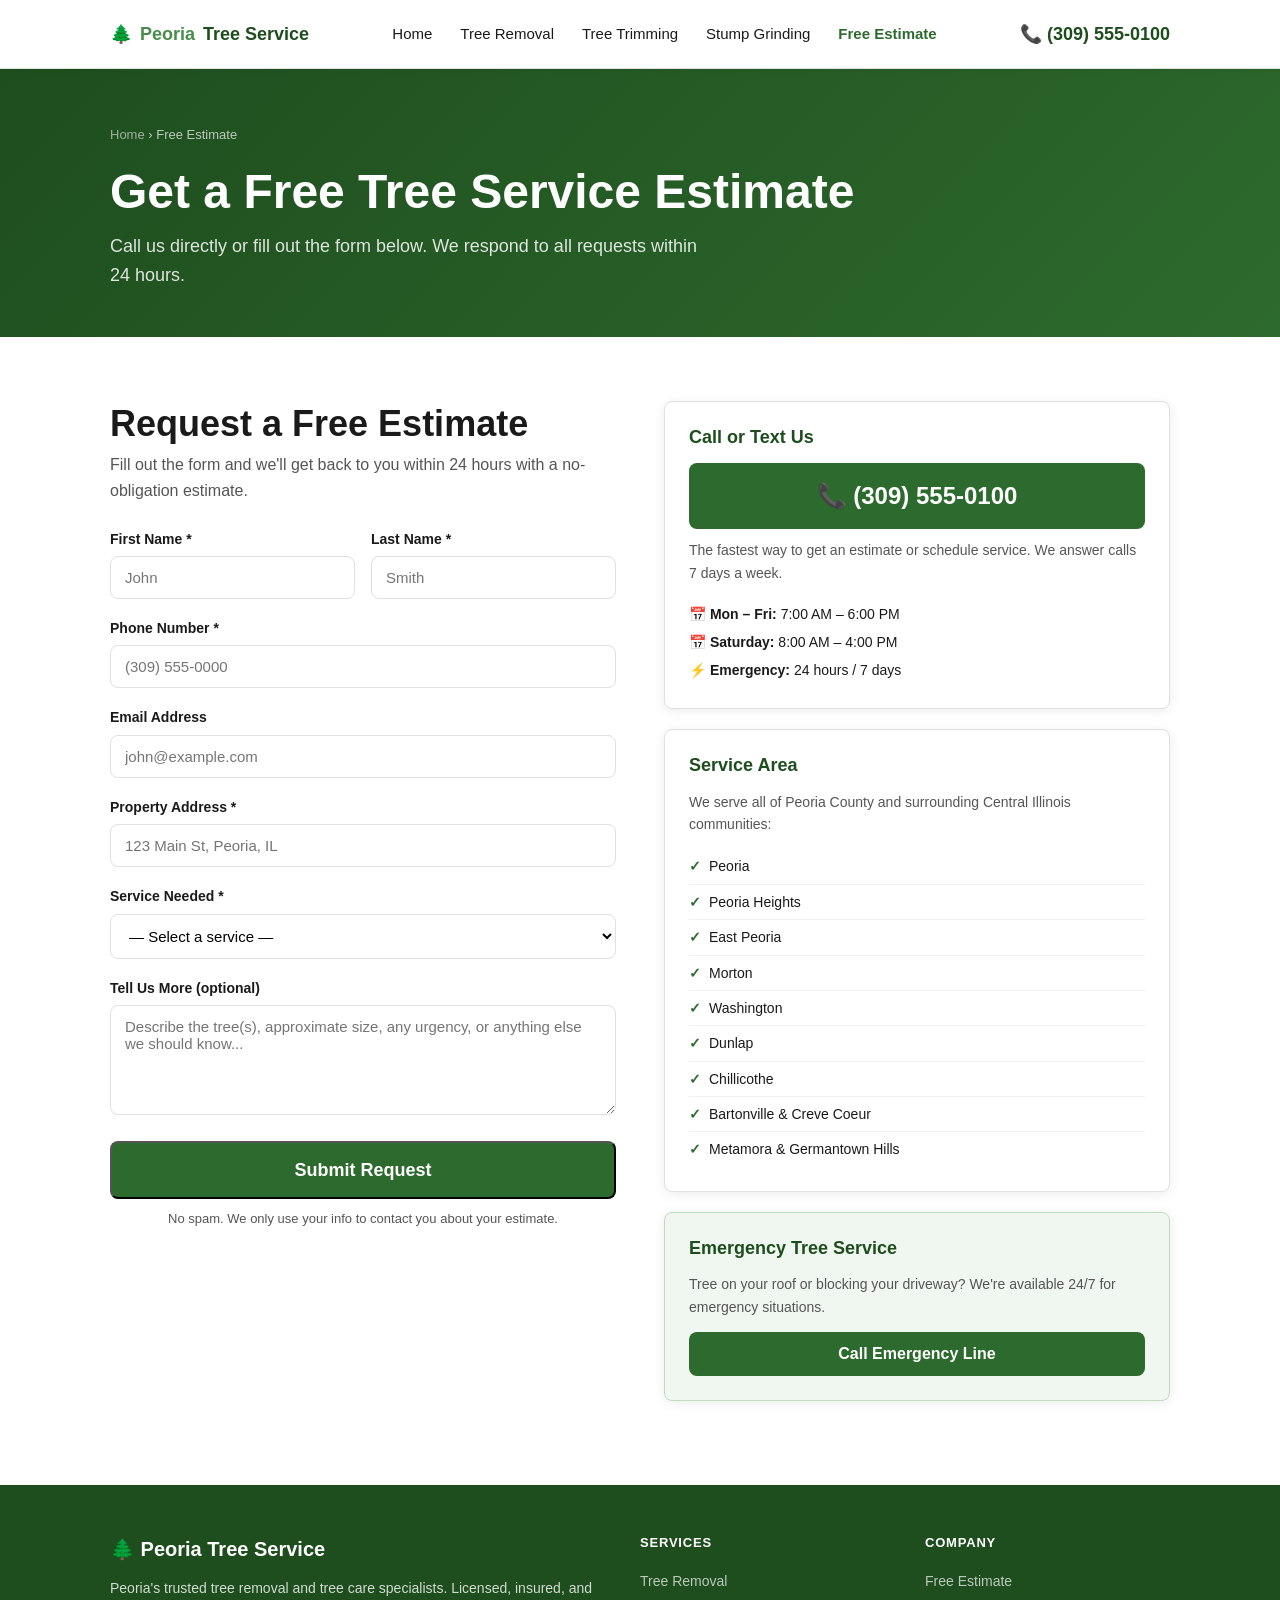
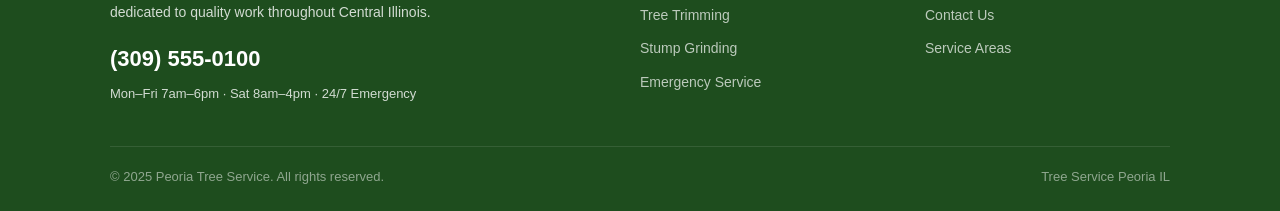
==== contact.html @ 03047770 "initial site build" ====
<!DOCTYPE html>
<html lang="en">
<head>
  <meta charset="UTF-8">
  <meta name="viewport" content="width=device-width, initial-scale=1.0">
  <title>Free Tree Service Estimate in Peoria, IL | Contact Us | (309) 555-0100</title>
  <meta name="description" content="Get a free tree service estimate in Peoria, IL. Call (309) 555-0100 or fill out our form. Fast response, no obligation. Tree removal, trimming & stump grinding.">
  <meta name="robots" content="index, follow">
  <link rel="canonical" href="https://www.peoriatreeservice.com/contact.html">
  <link rel="stylesheet" href="css/style.css">
</head>
<body>

<nav class="site-nav">
  <div class="container">
    <div class="nav-inner">
      <a href="/" class="nav-logo">🌲 <span>Peoria</span> Tree Service</a>
      <ul class="nav-links">
        <li><a href="/">Home</a></li>
        <li><a href="tree-removal.html">Tree Removal</a></li>
        <li><a href="tree-trimming.html">Tree Trimming</a></li>
        <li><a href="stump-grinding.html">Stump Grinding</a></li>
        <li><a href="contact.html" class="active">Free Estimate</a></li>
      </ul>
      <a href="tel:+13095550100" class="nav-phone nav-cta">📞 (309) 555-0100</a>
      <button class="hamburger" id="hamburger" aria-label="Open menu" aria-expanded="false">
        <span></span><span></span><span></span>
      </button>
    </div>
  </div>
  <div class="mobile-menu" id="mobileMenu">
    <a href="/">Home</a>
    <a href="tree-removal.html">Tree Removal</a>
    <a href="tree-trimming.html">Tree Trimming</a>
    <a href="stump-grinding.html">Stump Grinding</a>
    <a href="contact.html">Free Estimate</a>
    <a href="tel:+13095550100" style="color: var(--green); font-weight: 700;">📞 (309) 555-0100</a>
  </div>
</nav>

<section class="page-hero">
  <div class="container">
    <div class="breadcrumb"><a href="/">Home</a> › Free Estimate</div>
    <h1>Get a Free Tree Service Estimate</h1>
    <p>Call us directly or fill out the form below. We respond to all requests within 24 hours.</p>
  </div>
</section>

<section class="section">
  <div class="container">
    <div class="contact-grid">

      <!-- FORM -->
      <div>
        <h2 style="margin-bottom:6px;">Request a Free Estimate</h2>
        <p style="color:var(--text-muted); margin-bottom:24px;">Fill out the form and we'll get back to you within 24 hours with a no-obligation estimate.</p>

        <form id="estimateForm" name="estimate" method="POST" data-netlify="true" netlify-honeypot="bot-field" novalidate>
          <input type="hidden" name="form-name" value="estimate">
          <input name="bot-field" style="display:none" aria-hidden="true">
          <div style="display:grid; grid-template-columns:1fr 1fr; gap:16px;">
            <div class="form-group">
              <label for="firstName">First Name *</label>
              <input type="text" id="firstName" name="firstName" required placeholder="John">
            </div>
            <div class="form-group">
              <label for="lastName">Last Name *</label>
              <input type="text" id="lastName" name="lastName" required placeholder="Smith">
            </div>
          </div>
          <div class="form-group">
            <label for="phone">Phone Number *</label>
            <input type="tel" id="phone" name="phone" required placeholder="(309) 555-0000">
          </div>
          <div class="form-group">
            <label for="email">Email Address</label>
            <input type="email" id="email" name="email" placeholder="john@example.com">
          </div>
          <div class="form-group">
            <label for="address">Property Address *</label>
            <input type="text" id="address" name="address" required placeholder="123 Main St, Peoria, IL">
          </div>
          <div class="form-group">
            <label for="service">Service Needed *</label>
            <select id="service" name="service" required>
              <option value="">— Select a service —</option>
              <option value="tree-removal">Tree Removal</option>
              <option value="tree-trimming">Tree Trimming / Pruning</option>
              <option value="stump-grinding">Stump Grinding</option>
              <option value="emergency">Emergency Tree Service</option>
              <option value="land-clearing">Land Clearing</option>
              <option value="multiple">Multiple Services</option>
              <option value="other">Other / Not Sure</option>
            </select>
          </div>
          <div class="form-group">
            <label for="message">Tell Us More (optional)</label>
            <textarea id="message" name="message" placeholder="Describe the tree(s), approximate size, any urgency, or anything else we should know..."></textarea>
          </div>
          <button type="submit" class="btn btn-primary btn-lg" style="width:100%;">Submit Request</button>
          <p style="font-size:13px; color:var(--text-muted); margin-top:10px; text-align:center;">No spam. We only use your info to contact you about your estimate.</p>
        </form>

        <div id="formSuccess" style="display:none; background:var(--green-bg); border:1px solid var(--green); border-radius:8px; padding:24px; text-align:center; margin-top:16px;">
          <div style="font-size:40px; margin-bottom:8px;">✅</div>
          <h3 style="color:var(--green-dark); margin-bottom:6px;">Request Received!</h3>
          <p style="color:var(--text-muted);">We'll be in touch within 24 hours. For urgent needs, call us directly at <a href="tel:+13095550100">(309) 555-0100</a>.</p>
        </div>
      </div>

      <!-- CONTACT INFO -->
      <div>
        <div class="sidebar-card">
          <h3>Call or Text Us</h3>
          <a href="tel:+13095550100" class="big-phone-link" style="font-size:24px;">📞 (309) 555-0100</a>
          <p style="font-size:14px; color:var(--text-muted); margin-bottom:16px;">The fastest way to get an estimate or schedule service. We answer calls 7 days a week.</p>
          <div style="font-size:14px; line-height:2;">
            <div>📅 <strong>Mon – Fri:</strong> 7:00 AM – 6:00 PM</div>
            <div>📅 <strong>Saturday:</strong> 8:00 AM – 4:00 PM</div>
            <div>⚡ <strong>Emergency:</strong> 24 hours / 7 days</div>
          </div>
        </div>

        <div class="sidebar-card">
          <h3>Service Area</h3>
          <p style="font-size:14px; color:var(--text-muted); margin-bottom:14px;">We serve all of Peoria County and surrounding Central Illinois communities:</p>
          <ul class="checklist">
            <li>Peoria</li>
            <li>Peoria Heights</li>
            <li>East Peoria</li>
            <li>Morton</li>
            <li>Washington</li>
            <li>Dunlap</li>
            <li>Chillicothe</li>
            <li>Bartonville &amp; Creve Coeur</li>
            <li>Metamora &amp; Germantown Hills</li>
          </ul>
        </div>

        <div class="sidebar-card" style="background:var(--green-bg); border:1px solid #c0dbc0;">
          <h3 style="color:var(--green-dark);">Emergency Tree Service</h3>
          <p style="font-size:14px; color:var(--text-muted); margin-bottom:14px;">Tree on your roof or blocking your driveway? We're available 24/7 for emergency situations.</p>
          <a href="tel:+13095550100" class="btn btn-primary" style="width:100%; text-align:center; display:block;">Call Emergency Line</a>
        </div>
      </div>
    </div>
  </div>
</section>

<footer class="site-footer">
  <div class="container">
    <div class="footer-grid">
      <div>
        <div class="footer-brand">🌲 Peoria Tree Service</div>
        <p class="footer-desc">Peoria's trusted tree removal and tree care specialists. Licensed, insured, and dedicated to quality work throughout Central Illinois.</p>
        <a href="tel:+13095550100" class="footer-phone">(309) 555-0100</a>
        <span style="font-size:13px;">Mon–Fri 7am–6pm · Sat 8am–4pm · 24/7 Emergency</span>
      </div>
      <div>
        <div class="footer-h">Services</div>
        <ul class="footer-links">
          <li><a href="tree-removal.html">Tree Removal</a></li>
          <li><a href="tree-trimming.html">Tree Trimming</a></li>
          <li><a href="stump-grinding.html">Stump Grinding</a></li>
          <li><a href="contact.html">Emergency Service</a></li>
        </ul>
      </div>
      <div>
        <div class="footer-h">Company</div>
        <ul class="footer-links">
          <li><a href="contact.html">Free Estimate</a></li>
          <li><a href="contact.html">Contact Us</a></li>
          <li><a href="/">Service Areas</a></li>
        </ul>
      </div>
    </div>
    <div class="footer-bottom">
      <span>© 2025 Peoria Tree Service. All rights reserved.</span>
      <span>Tree Service Peoria IL</span>
    </div>
  </div>
</footer>

<script>
  const btn = document.getElementById('hamburger');
  const menu = document.getElementById('mobileMenu');
  btn.addEventListener('click', () => {
    const open = menu.classList.toggle('open');
    btn.setAttribute('aria-expanded', open);
  });

  // Netlify Forms handles submission — show success message after POST
  const params = new URLSearchParams(window.location.search);
  if (params.get('success') === 'true') {
    document.getElementById('estimateForm').style.display = 'none';
    document.getElementById('formSuccess').style.display = 'block';
  }
</script>
</body>
</html>
---- css/style.css ----
/* ============================================
   Peoria Tree Service — Main Stylesheet
   ============================================ */

:root {
  --green: #2d6a2d;
  --green-dark: #1e4d1e;
  --green-light: #4a8c4a;
  --green-bg: #f0f7f0;
  --accent: #f59e0b;
  --text: #1a1a1a;
  --text-muted: #555;
  --border: #e0e0e0;
  --white: #ffffff;
  --shadow: 0 2px 12px rgba(0,0,0,0.08);
  --radius: 8px;
}

* { box-sizing: border-box; margin: 0; padding: 0; }

html { scroll-behavior: smooth; }

body {
  font-family: -apple-system, BlinkMacSystemFont, 'Segoe UI', Roboto, sans-serif;
  color: var(--text);
  line-height: 1.6;
  font-size: 16px;
}

img { max-width: 100%; height: auto; display: block; }

a { color: var(--green); text-decoration: none; }
a:hover { text-decoration: underline; }

/* ---- UTILITY ---- */
.container { max-width: 1100px; margin: 0 auto; padding: 0 20px; }
.section { padding: 64px 0; }
.section-alt { background: var(--green-bg); }
.text-center { text-align: center; }

.btn {
  display: inline-block;
  padding: 14px 28px;
  border-radius: var(--radius);
  font-weight: 700;
  font-size: 16px;
  cursor: pointer;
  transition: transform 0.15s, box-shadow 0.15s;
  text-decoration: none;
  line-height: 1;
}
.btn:hover { transform: translateY(-2px); box-shadow: 0 4px 16px rgba(0,0,0,0.15); text-decoration: none; }
.btn-primary { background: var(--green); color: white; }
.btn-accent { background: var(--accent); color: white; }
.btn-outline { background: transparent; color: var(--green); border: 2px solid var(--green); }
.btn-lg { padding: 18px 36px; font-size: 18px; }

h1, h2, h3, h4 { line-height: 1.25; font-weight: 700; }
h1 { font-size: clamp(28px, 5vw, 48px); }
h2 { font-size: clamp(24px, 4vw, 36px); margin-bottom: 12px; }
h3 { font-size: 20px; margin-bottom: 8px; }

.section-label {
  display: inline-block;
  background: var(--green-bg);
  color: var(--green);
  font-size: 12px;
  font-weight: 700;
  letter-spacing: 1px;
  text-transform: uppercase;
  padding: 4px 12px;
  border-radius: 20px;
  margin-bottom: 12px;
}

/* ---- NAV ---- */
.site-nav {
  background: var(--white);
  border-bottom: 1px solid var(--border);
  position: sticky;
  top: 0;
  z-index: 100;
  box-shadow: 0 1px 4px rgba(0,0,0,0.06);
}
.nav-inner {
  display: flex;
  align-items: center;
  justify-content: space-between;
  height: 68px;
  gap: 20px;
}
.nav-logo {
  font-size: 18px;
  font-weight: 800;
  color: var(--green-dark);
  text-decoration: none;
  display: flex;
  align-items: center;
  gap: 8px;
  flex-shrink: 0;
}
.nav-logo span { color: var(--green-light); }
.nav-links { display: flex; gap: 28px; list-style: none; align-items: center; }
.nav-links a { font-size: 15px; font-weight: 500; color: var(--text); }
.nav-links a:hover { color: var(--green); text-decoration: none; }
.nav-links a.active { color: var(--green); font-weight: 700; }
.nav-cta { flex-shrink: 0; }
.nav-phone {
  font-weight: 800;
  font-size: 18px;
  color: var(--green-dark);
  text-decoration: none;
}
.nav-phone:hover { text-decoration: none; color: var(--green-light); }

.hamburger {
  display: none;
  background: none;
  border: none;
  cursor: pointer;
  padding: 4px;
  flex-direction: column;
  gap: 5px;
}
.hamburger span {
  display: block;
  width: 24px;
  height: 2px;
  background: var(--text);
  transition: all 0.2s;
}
.mobile-menu {
  display: none;
  background: white;
  border-top: 1px solid var(--border);
  padding: 16px 20px;
}
.mobile-menu.open { display: block; }
.mobile-menu a {
  display: block;
  padding: 10px 0;
  font-size: 16px;
  font-weight: 500;
  border-bottom: 1px solid #f0f0f0;
  color: var(--text);
}
.mobile-menu a:last-child { border-bottom: none; }

/* ---- HERO ---- */
.hero {
  background: linear-gradient(135deg, var(--green-dark) 0%, var(--green) 60%, var(--green-light) 100%);
  color: white;
  padding: 80px 0 72px;
  position: relative;
  overflow: hidden;
}
.hero::before {
  content: '';
  position: absolute;
  inset: 0;
  background: url("data:image/svg+xml,%3Csvg width='60' height='60' viewBox='0 0 60 60' xmlns='http://www.w3.org/2000/svg'%3E%3Cg fill='none' fill-rule='evenodd'%3E%3Cg fill='%23ffffff' fill-opacity='0.03'%3E%3Cpath d='M36 34v-4h-2v4h-4v2h4v4h2v-4h4v-2h-4zm0-30V0h-2v4h-4v2h4v4h2V6h4V4h-4zM6 34v-4H4v4H0v2h4v4h2v-4h4v-2H6zM6 4V0H4v4H0v2h4v4h2V6h4V4H6z'/%3E%3C/g%3E%3C/g%3E%3C/svg%3E");
}
.hero-inner {
  position: relative;
  display: grid;
  grid-template-columns: 1fr auto;
  gap: 48px;
  align-items: center;
}
.hero-badge {
  display: inline-flex;
  align-items: center;
  gap: 6px;
  background: rgba(255,255,255,0.15);
  border: 1px solid rgba(255,255,255,0.25);
  color: white;
  font-size: 13px;
  font-weight: 600;
  padding: 5px 14px;
  border-radius: 20px;
  margin-bottom: 16px;
}
.hero h1 { color: white; margin-bottom: 16px; }
.hero-sub {
  font-size: 18px;
  opacity: 0.9;
  margin-bottom: 28px;
  max-width: 520px;
}
.hero-actions { display: flex; gap: 12px; flex-wrap: wrap; align-items: center; }
.hero-trust {
  display: flex;
  gap: 20px;
  margin-top: 28px;
  flex-wrap: wrap;
}
.trust-item {
  display: flex;
  align-items: center;
  gap: 6px;
  font-size: 14px;
  opacity: 0.85;
}
.trust-item svg { flex-shrink: 0; }

.hero-card {
  background: white;
  border-radius: 12px;
  padding: 28px 24px;
  box-shadow: 0 8px 32px rgba(0,0,0,0.2);
  min-width: 240px;
  text-align: center;
  color: var(--text);
  flex-shrink: 0;
}
.hero-card .card-icon { font-size: 36px; margin-bottom: 8px; }
.hero-card h3 { font-size: 15px; color: var(--text-muted); font-weight: 600; margin-bottom: 4px; }
.hero-card .big-phone {
  font-size: 22px;
  font-weight: 800;
  color: var(--green-dark);
  text-decoration: none;
  display: block;
  margin-bottom: 12px;
}
.hero-card .card-note { font-size: 12px; color: var(--text-muted); }

/* ---- SERVICES GRID ---- */
.services-grid { display: grid; grid-template-columns: repeat(3, 1fr); gap: 24px; margin-top: 40px; }
.service-card {
  background: white;
  border-radius: var(--radius);
  padding: 28px 24px;
  box-shadow: var(--shadow);
  border: 1px solid var(--border);
  transition: transform 0.15s, box-shadow 0.15s;
  text-decoration: none;
  color: var(--text);
  display: block;
}
.service-card:hover { transform: translateY(-3px); box-shadow: 0 6px 24px rgba(0,0,0,0.12); text-decoration: none; color: var(--text); }
.service-icon { font-size: 40px; margin-bottom: 14px; }
.service-card h3 { color: var(--green-dark); margin-bottom: 8px; }
.service-card p { font-size: 14px; color: var(--text-muted); margin-bottom: 14px; }
.service-link { font-size: 14px; font-weight: 700; color: var(--green); }

/* ---- WHY US ---- */
.why-grid { display: grid; grid-template-columns: repeat(2, 1fr); gap: 24px; margin-top: 40px; }
.why-item { display: flex; gap: 16px; align-items: flex-start; }
.why-icon {
  background: var(--green-bg);
  color: var(--green);
  width: 48px; height: 48px;
  border-radius: 50%;
  display: flex; align-items: center; justify-content: center;
  font-size: 22px;
  flex-shrink: 0;
}
.why-item h3 { font-size: 16px; margin-bottom: 4px; }
.why-item p { font-size: 14px; color: var(--text-muted); }

/* ---- REVIEWS ---- */
.reviews-grid { display: grid; grid-template-columns: repeat(3, 1fr); gap: 20px; margin-top: 40px; }
.review-card {
  background: white;
  border-radius: var(--radius);
  padding: 22px;
  box-shadow: var(--shadow);
  border: 1px solid var(--border);
}
.stars { color: #f59e0b; font-size: 18px; margin-bottom: 10px; letter-spacing: 2px; }
.review-text { font-size: 14px; color: var(--text-muted); margin-bottom: 14px; font-style: italic; }
.reviewer { font-size: 13px; font-weight: 700; }
.reviewer-loc { font-size: 12px; color: var(--text-muted); }

/* ---- SERVICE AREAS ---- */
.areas-list {
  display: flex;
  flex-wrap: wrap;
  gap: 10px;
  margin-top: 24px;
  justify-content: center;
}
.area-tag {
  background: white;
  border: 1px solid var(--border);
  border-radius: 20px;
  padding: 6px 16px;
  font-size: 14px;
  font-weight: 500;
}

/* ---- CTA BAND ---- */
.cta-band {
  background: linear-gradient(135deg, var(--green-dark), var(--green));
  color: white;
  padding: 56px 0;
  text-align: center;
}
.cta-band h2 { color: white; margin-bottom: 10px; }
.cta-band p { opacity: 0.85; font-size: 18px; margin-bottom: 28px; }
.cta-actions { display: flex; gap: 16px; justify-content: center; flex-wrap: wrap; }
.btn-white { background: white; color: var(--green-dark); }
.btn-white:hover { background: #f9f9f9; }

/* ---- FOOTER ---- */
.site-footer {
  background: var(--green-dark);
  color: rgba(255,255,255,0.8);
  padding: 48px 0 24px;
}
.footer-grid { display: grid; grid-template-columns: 2fr 1fr 1fr; gap: 40px; margin-bottom: 40px; }
.footer-brand { font-size: 20px; font-weight: 800; color: white; margin-bottom: 12px; }
.footer-desc { font-size: 14px; line-height: 1.7; margin-bottom: 16px; }
.footer-phone { font-size: 22px; font-weight: 800; color: white; text-decoration: none; display: block; margin-bottom: 4px; }
.footer-phone:hover { color: var(--accent); text-decoration: none; }
.footer-h { font-size: 13px; font-weight: 700; text-transform: uppercase; letter-spacing: 0.8px; color: white; margin-bottom: 14px; }
.footer-links { list-style: none; }
.footer-links li { margin-bottom: 8px; }
.footer-links a { font-size: 14px; color: rgba(255,255,255,0.7); }
.footer-links a:hover { color: white; text-decoration: none; }
.footer-bottom {
  border-top: 1px solid rgba(255,255,255,0.1);
  padding-top: 20px;
  display: flex;
  justify-content: space-between;
  font-size: 13px;
  color: rgba(255,255,255,0.5);
  flex-wrap: wrap;
  gap: 8px;
}

/* ---- PAGE HERO (inner pages) ---- */
.page-hero {
  background: linear-gradient(135deg, var(--green-dark), var(--green));
  color: white;
  padding: 56px 0 48px;
}
.page-hero h1 { color: white; margin-bottom: 10px; }
.page-hero p { opacity: 0.85; font-size: 18px; max-width: 600px; }
.breadcrumb { font-size: 13px; margin-bottom: 16px; opacity: 0.7; }
.breadcrumb a { color: rgba(255,255,255,0.8); }
.breadcrumb a:hover { color: white; text-decoration: none; }

/* ---- CONTENT PAGE ---- */
.content-grid { display: grid; grid-template-columns: 1fr 340px; gap: 48px; align-items: start; }
.content-body h2 { margin: 32px 0 12px; color: var(--green-dark); }
.content-body h3 { margin: 24px 0 8px; }
.content-body p { margin-bottom: 16px; color: var(--text-muted); }
.content-body ul { margin: 0 0 16px 20px; }
.content-body ul li { margin-bottom: 6px; color: var(--text-muted); font-size: 15px; }

.sidebar-card {
  background: white;
  border-radius: var(--radius);
  padding: 24px;
  box-shadow: var(--shadow);
  border: 1px solid var(--border);
  margin-bottom: 20px;
  position: sticky;
  top: 88px;
}
.sidebar-card h3 { color: var(--green-dark); margin-bottom: 14px; font-size: 18px; }
.sidebar-card .big-phone-link {
  display: block;
  background: var(--green);
  color: white;
  text-align: center;
  padding: 14px;
  border-radius: var(--radius);
  font-size: 20px;
  font-weight: 800;
  text-decoration: none;
  margin-bottom: 10px;
}
.sidebar-card .big-phone-link:hover { background: var(--green-dark); text-decoration: none; }
.sidebar-card .sidebar-note { font-size: 13px; color: var(--text-muted); text-align: center; margin-bottom: 16px; }
.checklist { list-style: none; }
.checklist li { padding: 6px 0; font-size: 14px; display: flex; gap: 8px; align-items: flex-start; border-bottom: 1px solid #f0f0f0; }
.checklist li:last-child { border-bottom: none; }
.checklist li::before { content: '✓'; color: var(--green); font-weight: 700; flex-shrink: 0; }

.price-table { width: 100%; border-collapse: collapse; margin: 20px 0; font-size: 14px; }
.price-table th { background: var(--green-bg); padding: 10px 14px; text-align: left; font-size: 12px; text-transform: uppercase; letter-spacing: 0.5px; color: var(--green-dark); }
.price-table td { padding: 10px 14px; border-bottom: 1px solid var(--border); color: var(--text-muted); }
.price-table tr:last-child td { border-bottom: none; }

/* ---- CONTACT FORM ---- */
.contact-grid { display: grid; grid-template-columns: 1fr 1fr; gap: 48px; align-items: start; }
.form-group { margin-bottom: 18px; }
.form-group label { display: block; font-size: 14px; font-weight: 600; margin-bottom: 6px; }
.form-group input,
.form-group select,
.form-group textarea {
  width: 100%;
  padding: 12px 14px;
  border: 1px solid var(--border);
  border-radius: var(--radius);
  font-size: 15px;
  font-family: inherit;
  transition: border-color 0.15s;
  background: white;
}
.form-group input:focus,
.form-group select:focus,
.form-group textarea:focus {
  outline: none;
  border-color: var(--green);
  box-shadow: 0 0 0 3px rgba(45,106,45,0.1);
}
.form-group textarea { resize: vertical; min-height: 110px; }

/* ---- RESPONSIVE ---- */
@media (max-width: 768px) {
  .nav-links, .nav-cta { display: none; }
  .hamburger { display: flex; }
  .hero-inner { grid-template-columns: 1fr; }
  .hero-card { display: none; }
  .services-grid { grid-template-columns: 1fr; }
  .why-grid { grid-template-columns: 1fr; }
  .reviews-grid { grid-template-columns: 1fr; }
  .footer-grid { grid-template-columns: 1fr; gap: 24px; }
  .content-grid { grid-template-columns: 1fr; }
  .contact-grid { grid-template-columns: 1fr; }
  .sidebar-card { position: static; }
  .section { padding: 48px 0; }
  .hero { padding: 56px 0; }
}

@media (max-width: 480px) {
  .hero-actions { flex-direction: column; }
  .btn-lg { width: 100%; text-align: center; }
  .cta-actions { flex-direction: column; align-items: center; }
}
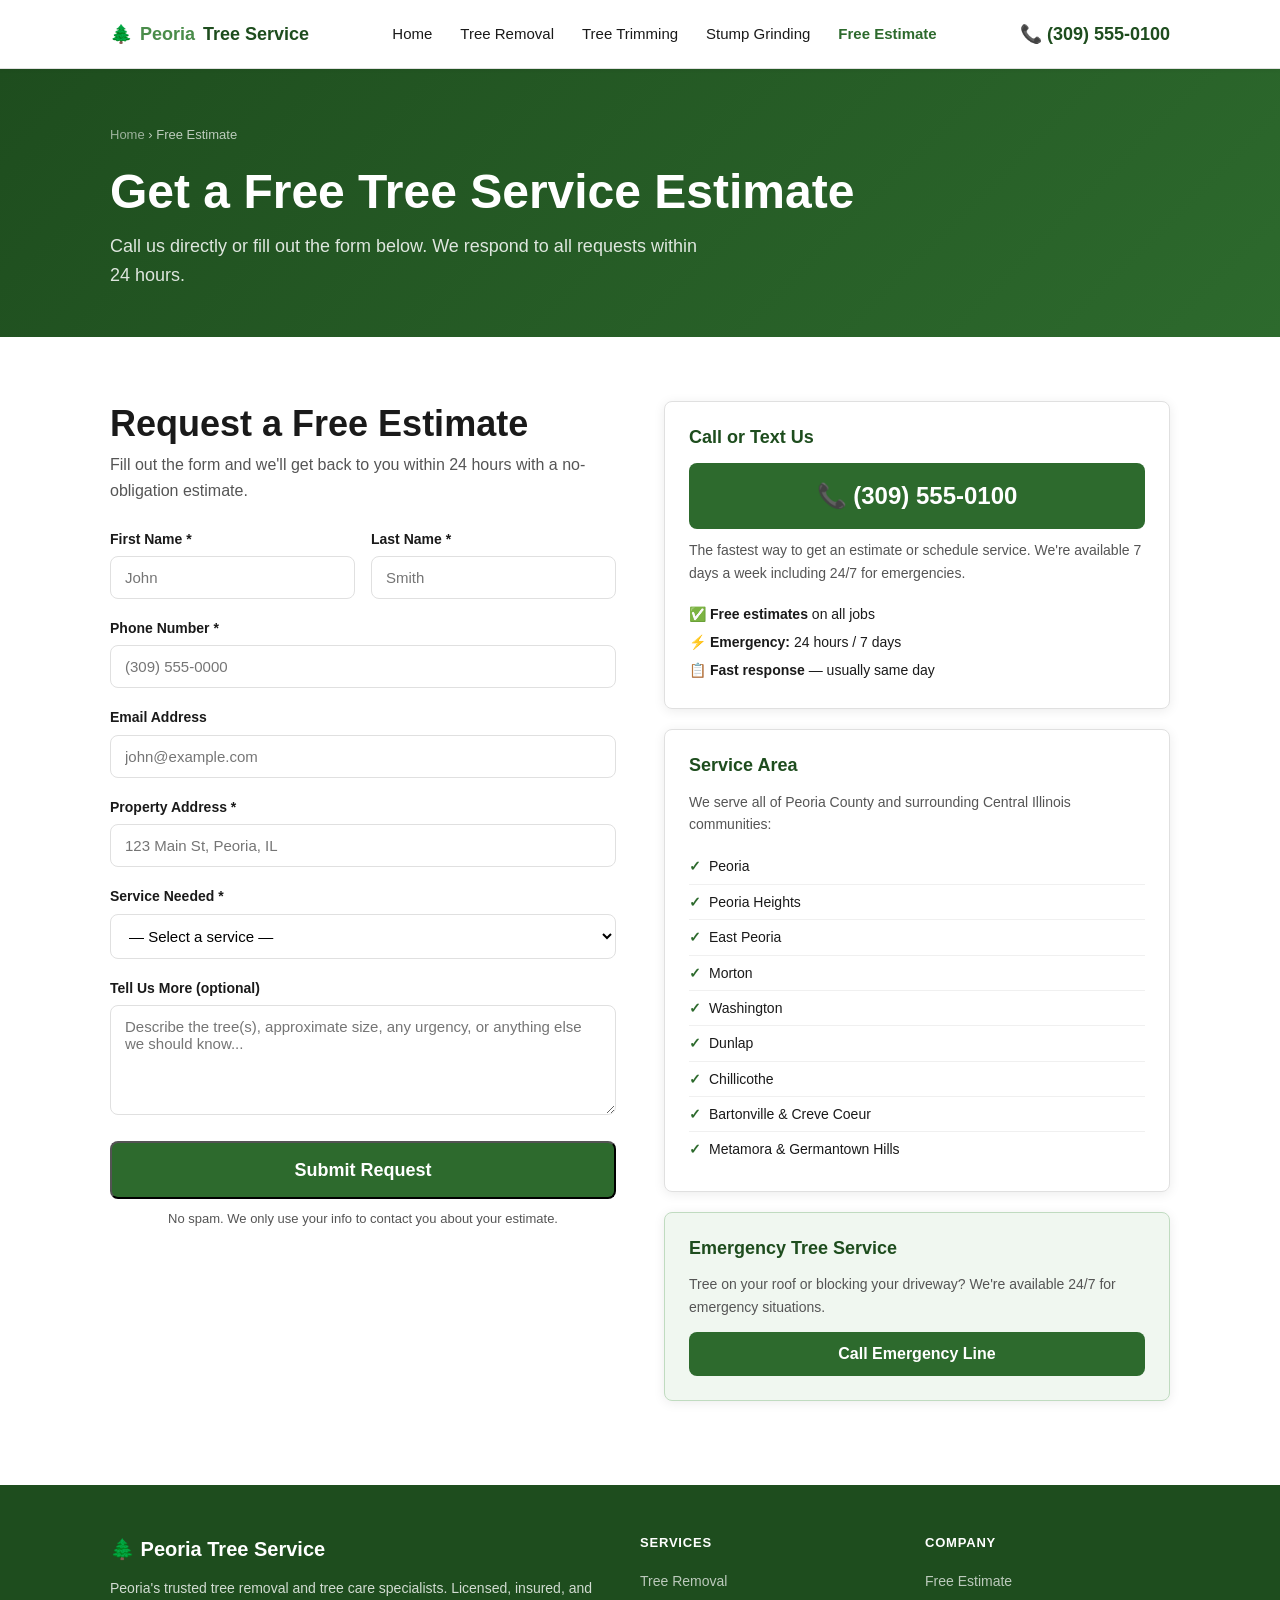
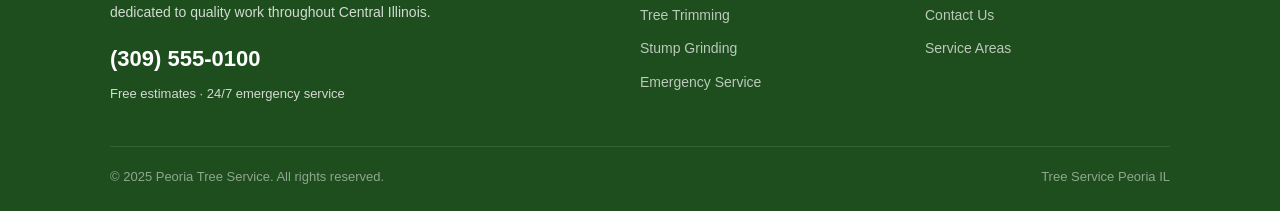
==== commit 21e0c7ba: "remove hours and operator-specific claims" ====
--- a/contact.html
+++ b/contact.html
@@ -113,11 +113,11 @@
         <div class="sidebar-card">
           <h3>Call or Text Us</h3>
           <a href="tel:+13095550100" class="big-phone-link" style="font-size:24px;">📞 (309) 555-0100</a>
-          <p style="font-size:14px; color:var(--text-muted); margin-bottom:16px;">The fastest way to get an estimate or schedule service. We answer calls 7 days a week.</p>
+          <p style="font-size:14px; color:var(--text-muted); margin-bottom:16px;">The fastest way to get an estimate or schedule service. We're available 7 days a week including 24/7 for emergencies.</p>
           <div style="font-size:14px; line-height:2;">
-            <div>📅 <strong>Mon – Fri:</strong> 7:00 AM – 6:00 PM</div>
-            <div>📅 <strong>Saturday:</strong> 8:00 AM – 4:00 PM</div>
+            <div>✅ <strong>Free estimates</strong> on all jobs</div>
             <div>⚡ <strong>Emergency:</strong> 24 hours / 7 days</div>
+            <div>📋 <strong>Fast response</strong> — usually same day</div>
           </div>
         </div>
 
@@ -154,7 +154,7 @@
         <div class="footer-brand">🌲 Peoria Tree Service</div>
         <p class="footer-desc">Peoria's trusted tree removal and tree care specialists. Licensed, insured, and dedicated to quality work throughout Central Illinois.</p>
         <a href="tel:+13095550100" class="footer-phone">(309) 555-0100</a>
-        <span style="font-size:13px;">Mon–Fri 7am–6pm · Sat 8am–4pm · 24/7 Emergency</span>
+        <span style="font-size:13px;">Free estimates · 24/7 emergency service</span>
       </div>
       <div>
         <div class="footer-h">Services</div>
--- a/css/style.css
+++ b/css/style.css
@@ -148,17 +148,13 @@
 
 /* ---- HERO ---- */
 .hero {
-  background: linear-gradient(135deg, var(--green-dark) 0%, var(--green) 60%, var(--green-light) 100%);
+  background:
+    linear-gradient(135deg, rgba(20,50,20,0.82) 0%, rgba(30,77,30,0.75) 50%, rgba(45,106,45,0.70) 100%),
+    url('https://images.unsplash.com/photo-1542621334-a254cf47733d?w=1400&q=80') center center / cover no-repeat;
   color: white;
   padding: 80px 0 72px;
   position: relative;
   overflow: hidden;
-}
-.hero::before {
-  content: '';
-  position: absolute;
-  inset: 0;
-  background: url("data:image/svg+xml,%3Csvg width='60' height='60' viewBox='0 0 60 60' xmlns='http://www.w3.org/2000/svg'%3E%3Cg fill='none' fill-rule='evenodd'%3E%3Cg fill='%23ffffff' fill-opacity='0.03'%3E%3Cpath d='M36 34v-4h-2v4h-4v2h4v4h2v-4h4v-2h-4zm0-30V0h-2v4h-4v2h4v4h2V6h4V4h-4zM6 34v-4H4v4H0v2h4v4h2v-4h4v-2H6zM6 4V0H4v4H0v2h4v4h2V6h4V4H6z'/%3E%3C/g%3E%3C/g%3E%3C/svg%3E");
 }
 .hero-inner {
   position: relative;
@@ -421,6 +417,8 @@
   .reviews-grid { grid-template-columns: 1fr; }
   .footer-grid { grid-template-columns: 1fr; gap: 24px; }
   .content-grid { grid-template-columns: 1fr; }
+  .about-grid { grid-template-columns: 1fr !important; }
+  .stats-grid { grid-template-columns: 1fr 1fr !important; }
   .contact-grid { grid-template-columns: 1fr; }
   .sidebar-card { position: static; }
   .section { padding: 48px 0; }
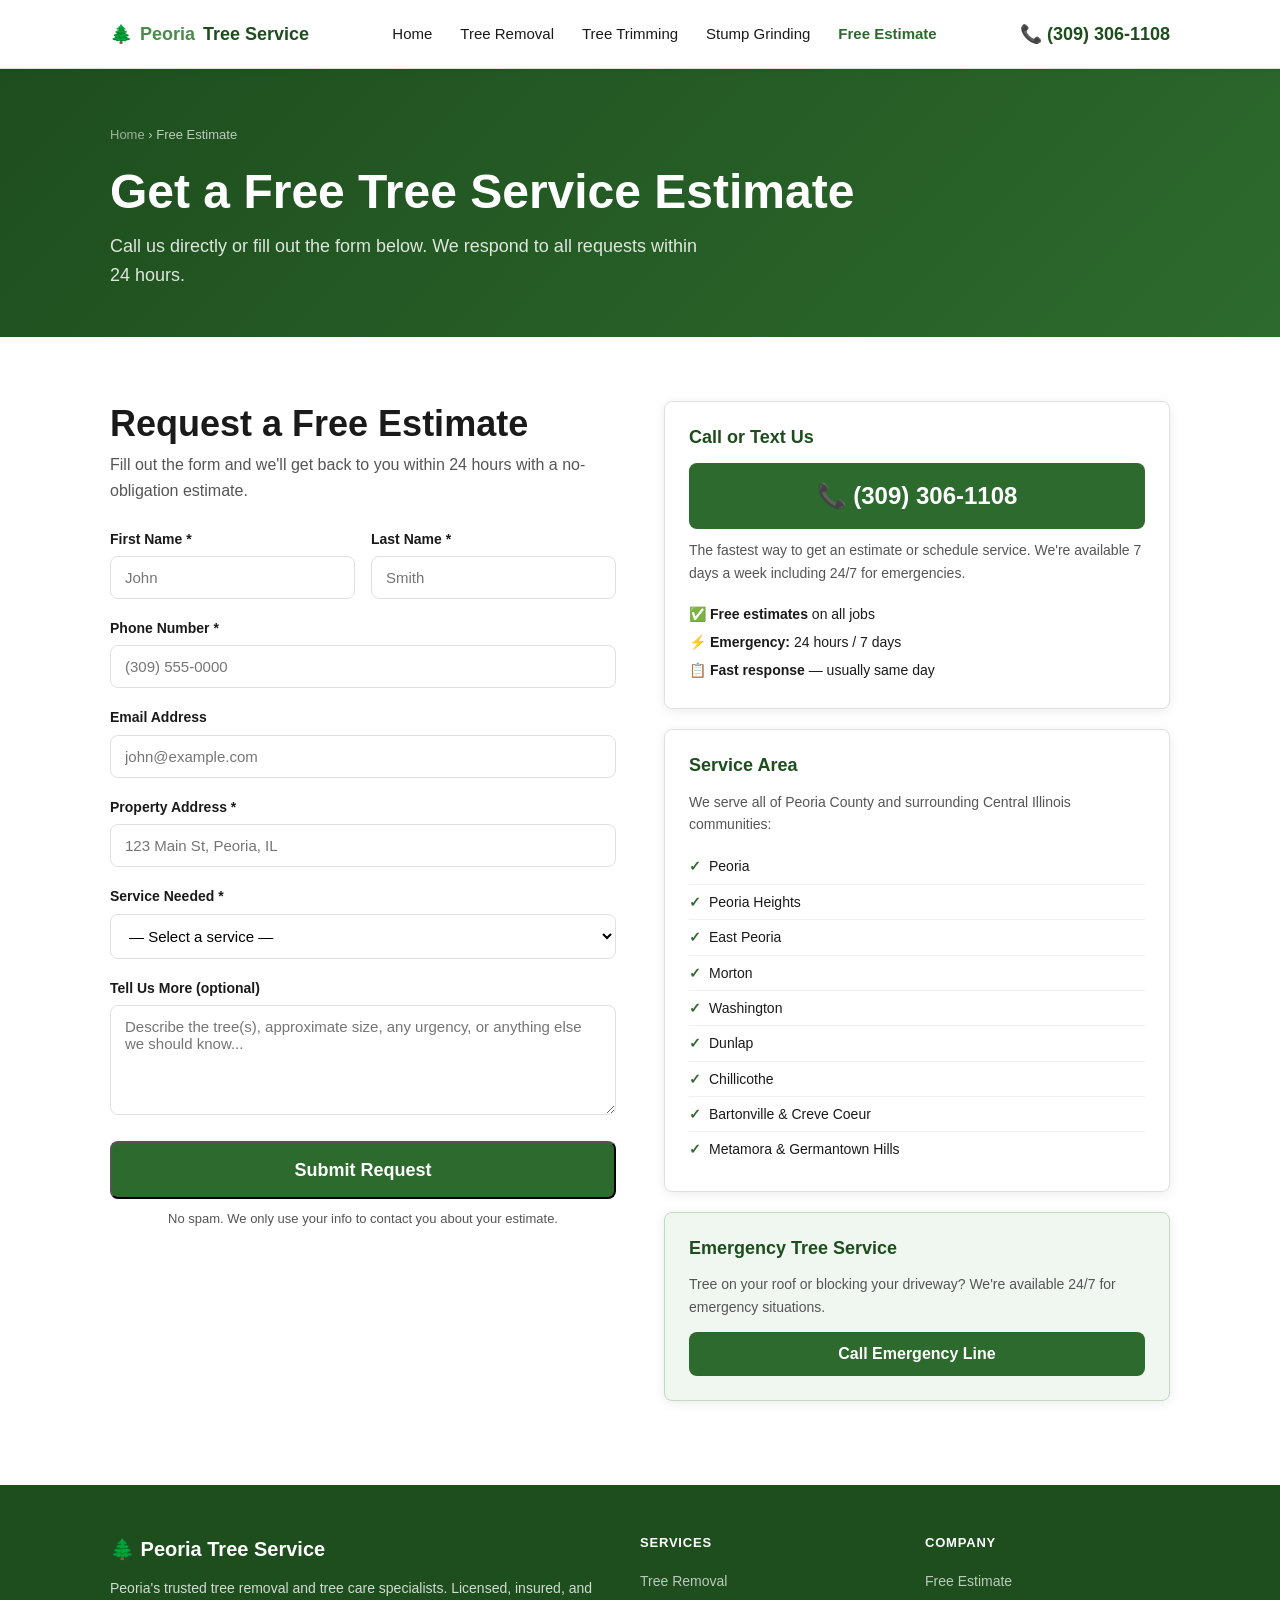
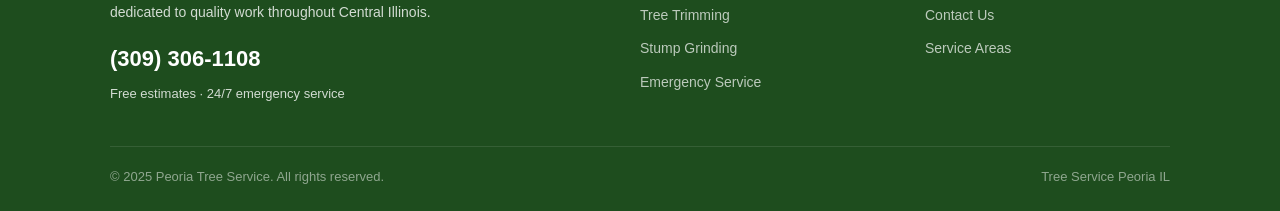
==== commit 88be7ef9: "update phone number to (309) 306-1108" ====
--- a/contact.html
+++ b/contact.html
@@ -3,10 +3,10 @@
 <head>
   <meta charset="UTF-8">
   <meta name="viewport" content="width=device-width, initial-scale=1.0">
-  <title>Free Tree Service Estimate in Peoria, IL | Contact Us | (309) 555-0100</title>
-  <meta name="description" content="Get a free tree service estimate in Peoria, IL. Call (309) 555-0100 or fill out our form. Fast response, no obligation. Tree removal, trimming & stump grinding.">
+  <title>Free Tree Service Estimate in Peoria, IL | Contact Us | (309) 306-1108</title>
+  <meta name="description" content="Get a free tree service estimate in Peoria, IL. Call (309) 306-1108 or fill out our form. Fast response, no obligation. Tree removal, trimming & stump grinding.">
   <meta name="robots" content="index, follow">
-  <link rel="canonical" href="https://www.peoriatreeservice.com/contact.html">
+  <link rel="canonical" href="https://www.peoriatreeservicespros.com/contact.html">
   <link rel="stylesheet" href="css/style.css">
 </head>
 <body>
@@ -22,7 +22,7 @@
         <li><a href="stump-grinding.html">Stump Grinding</a></li>
         <li><a href="contact.html" class="active">Free Estimate</a></li>
       </ul>
-      <a href="tel:+13095550100" class="nav-phone nav-cta">📞 (309) 555-0100</a>
+      <a href="tel:+13093061108" class="nav-phone nav-cta">📞 (309) 306-1108</a>
       <button class="hamburger" id="hamburger" aria-label="Open menu" aria-expanded="false">
         <span></span><span></span><span></span>
       </button>
@@ -34,7 +34,7 @@
     <a href="tree-trimming.html">Tree Trimming</a>
     <a href="stump-grinding.html">Stump Grinding</a>
     <a href="contact.html">Free Estimate</a>
-    <a href="tel:+13095550100" style="color: var(--green); font-weight: 700;">📞 (309) 555-0100</a>
+    <a href="tel:+13093061108" style="color: var(--green); font-weight: 700;">📞 (309) 306-1108</a>
   </div>
 </nav>
 
@@ -55,9 +55,11 @@
         <h2 style="margin-bottom:6px;">Request a Free Estimate</h2>
         <p style="color:var(--text-muted); margin-bottom:24px;">Fill out the form and we'll get back to you within 24 hours with a no-obligation estimate.</p>
 
-        <form id="estimateForm" name="estimate" method="POST" data-netlify="true" netlify-honeypot="bot-field" novalidate>
-          <input type="hidden" name="form-name" value="estimate">
-          <input name="bot-field" style="display:none" aria-hidden="true">
+        <form id="estimateForm" action="https://api.web3forms.com/submit" method="POST" novalidate>
+          <input type="hidden" name="access_key" value="577ed68b-9182-420a-8c75-c1cfd213e0cb">
+          <input type="hidden" name="subject" value="New Estimate Request — Peoria Tree Service">
+          <input type="hidden" name="redirect" value="https://peoriatreeservicespros.com/contact.html?success=true">
+          <input type="checkbox" name="botcheck" style="display:none" aria-hidden="true">
           <div style="display:grid; grid-template-columns:1fr 1fr; gap:16px;">
             <div class="form-group">
               <label for="firstName">First Name *</label>
@@ -104,7 +106,7 @@
         <div id="formSuccess" style="display:none; background:var(--green-bg); border:1px solid var(--green); border-radius:8px; padding:24px; text-align:center; margin-top:16px;">
           <div style="font-size:40px; margin-bottom:8px;">✅</div>
           <h3 style="color:var(--green-dark); margin-bottom:6px;">Request Received!</h3>
-          <p style="color:var(--text-muted);">We'll be in touch within 24 hours. For urgent needs, call us directly at <a href="tel:+13095550100">(309) 555-0100</a>.</p>
+          <p style="color:var(--text-muted);">We'll be in touch within 24 hours. For urgent needs, call us directly at <a href="tel:+13093061108">(309) 306-1108</a>.</p>
         </div>
       </div>
 
@@ -112,7 +114,7 @@
       <div>
         <div class="sidebar-card">
           <h3>Call or Text Us</h3>
-          <a href="tel:+13095550100" class="big-phone-link" style="font-size:24px;">📞 (309) 555-0100</a>
+          <a href="tel:+13093061108" class="big-phone-link" style="font-size:24px;">📞 (309) 306-1108</a>
           <p style="font-size:14px; color:var(--text-muted); margin-bottom:16px;">The fastest way to get an estimate or schedule service. We're available 7 days a week including 24/7 for emergencies.</p>
           <div style="font-size:14px; line-height:2;">
             <div>✅ <strong>Free estimates</strong> on all jobs</div>
@@ -140,7 +142,7 @@
         <div class="sidebar-card" style="background:var(--green-bg); border:1px solid #c0dbc0;">
           <h3 style="color:var(--green-dark);">Emergency Tree Service</h3>
           <p style="font-size:14px; color:var(--text-muted); margin-bottom:14px;">Tree on your roof or blocking your driveway? We're available 24/7 for emergency situations.</p>
-          <a href="tel:+13095550100" class="btn btn-primary" style="width:100%; text-align:center; display:block;">Call Emergency Line</a>
+          <a href="tel:+13093061108" class="btn btn-primary" style="width:100%; text-align:center; display:block;">Call Emergency Line</a>
         </div>
       </div>
     </div>
@@ -153,7 +155,7 @@
       <div>
         <div class="footer-brand">🌲 Peoria Tree Service</div>
         <p class="footer-desc">Peoria's trusted tree removal and tree care specialists. Licensed, insured, and dedicated to quality work throughout Central Illinois.</p>
-        <a href="tel:+13095550100" class="footer-phone">(309) 555-0100</a>
+        <a href="tel:+13093061108" class="footer-phone">(309) 306-1108</a>
         <span style="font-size:13px;">Free estimates · 24/7 emergency service</span>
       </div>
       <div>
